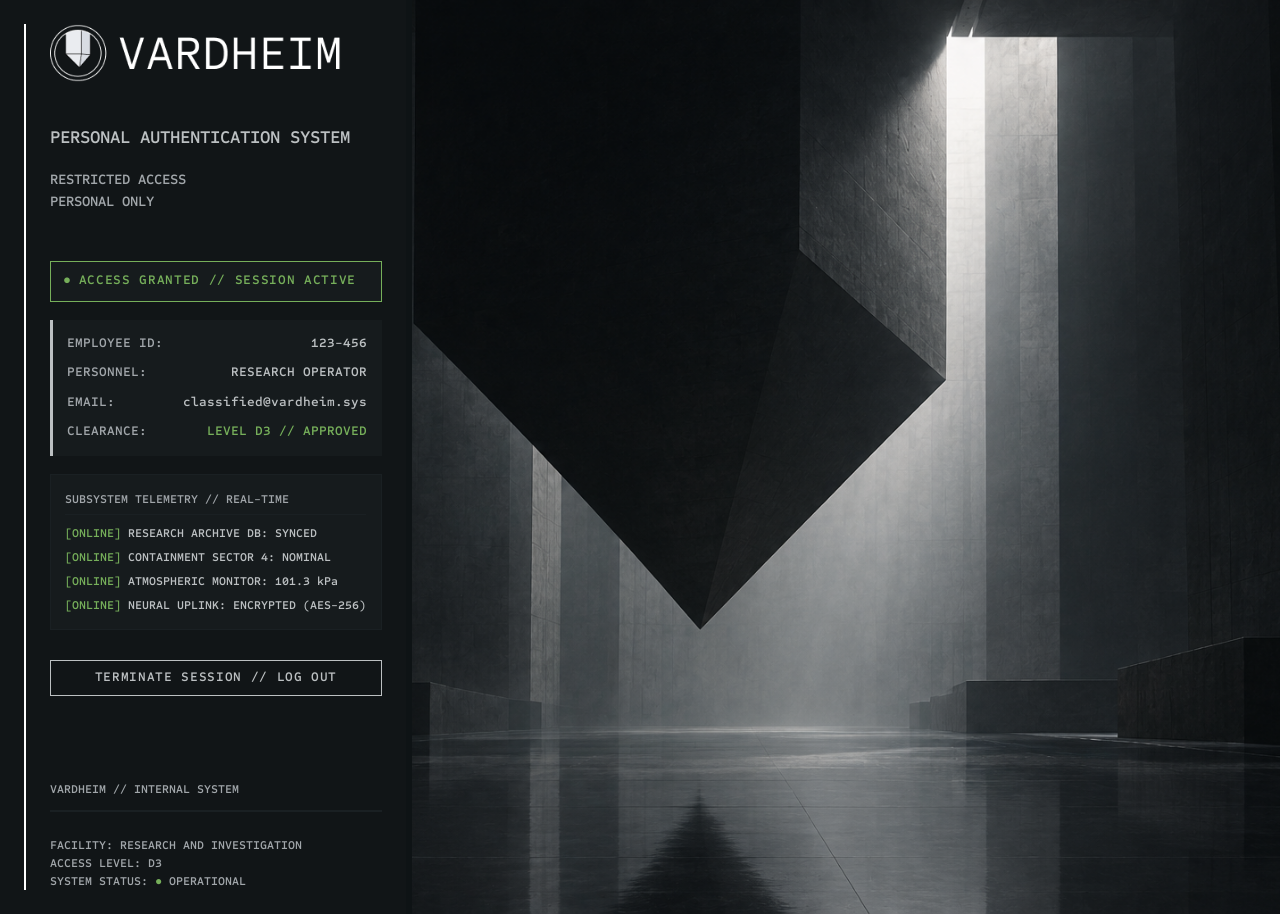
==== dashboard.html @ def74be1 "feat: implement user dashboard with session management and user data display - Create users-manageme" ====
<!DOCTYPE html>
<html lang="en">
  <head>
    <meta charset="UTF-8" />
    <meta name="viewport" content="width=device-width, initial-scale=1.0" />
    <link rel="stylesheet" href="./styles.css" />
    <link rel="icon" href="./assets/vardheim_isotipe.svg" />
    <title>Vardheim // System Terminal</title>
  </head>

  <body>
    <main class="login-wrap">
      <section class="login-frame" aria-label="System dashboard">
        <header class="info">
          <img
            class="vardheim-logo"
            src="./assets/vardheim_logo.png"
            alt="Vardheim logo"
          />
          <h1>PERSONAL AUTHENTICATION SYSTEM</h1>
          <p>
            RESTRICTED ACCESS
            <br />
            PERSONAL ONLY
          </p>
        </header>

        <div class="dashboard-panel">
          <div class="auth-badge">
            <span class="status">●</span>
            <span>ACCESS GRANTED // SESSION ACTIVE</span>
          </div>

          <div class="employee-card">
            <div class="card-row">
              <span class="card-label">EMPLOYEE ID:</span>
              <span class="card-value" id="disp-id">123-456</span>
            </div>
            <div class="card-row">
              <span class="card-label">PERSONNEL:</span>
              <span class="card-value" id="disp-name">RESEARCH OPERATOR</span>
            </div>
            <div class="card-row">
              <span class="card-label">EMAIL:</span>
              <span class="card-value" id="disp-email">classified@vardheim.sys</span>
            </div>
            <div class="card-row">
              <span class="card-label">CLEARANCE:</span>
              <span class="card-value" style="color: var(--green);">LEVEL D3 // APPROVED</span>
            </div>
          </div>

          <div class="terminal-box">
            <p class="terminal-header">SUBSYSTEM TELEMETRY // REAL-TIME</p>
            <p class="terminal-line"><span class="term-ok">[ONLINE]</span> RESEARCH ARCHIVE DB: SYNCED</p>
            <p class="terminal-line"><span class="term-ok">[ONLINE]</span> CONTAINMENT SECTOR 4: NOMINAL</p>
            <p class="terminal-line"><span class="term-ok">[ONLINE]</span> ATMOSPHERIC MONITOR: 101.3 kPa</p>
            <p class="terminal-line"><span class="term-ok">[ONLINE]</span> NEURAL UPLINK: ENCRYPTED (AES-256)</p>
          </div>

          <button type="button" class="btn-logout" id="logout-btn">
            TERMINATE SESSION // LOG OUT
          </button>
        </div>

        <footer class="frame-footer">
          <p class="foot-txt">VARDHEIM // INTERNAL SYSTEM</p>
          <p class="foot-txt">FACILITY: RESEARCH AND INVESTIGATION</p>
          <p class="foot-txt">ACCESS LEVEL: D3</p>
          <p class="foot-txt">SYSTEM STATUS: <span class="status">●</span> OPERATIONAL</p>
        </footer>
      </section>
    </main>
  </body>
</html>
---- styles.css ----
/* ============================================================
   1. RESET
   ============================================================ */

* {
  box-sizing: border-box;
}

*::before,
*::after {
  box-sizing: border-box;
}

html,
body,
main,
section,
header,
footer,
form,
fieldset,
img,
input,
button,
p,
h1 {
  margin: 0;
  padding: 0;
}

@media (prefers-reduced-motion: no-preference) {
  html {
    interpolate-size: allow-keywords;
  }
}

body {
  line-height: 1.5;
  -webkit-font-smoothing: antialiased;
}

input,
button,
textarea,
select {
  font: inherit;
  border: 0;
}

p,
h1,
h2,
h3,
h4,
h5,
h6 {
  overflow-wrap: break-word;
}

p {
  text-wrap: pretty;
}

h1,
h2,
h3,
h4,
h5,
h6 {
  text-wrap: balance;
}

fieldset {
  padding: 0;
  border: 0;
}

/* ============================================================
   2. TYPOGRAPHY + VARIABLES
   ============================================================ */

@font-face {
  font-family: "SometypeMono";
  src: url("./fonts/static/SometypeMono-SemiBold.ttf") format("truetype");
  font-style: normal;
}

:root {
  --dark: hsl(200, 15%, 8%);
  --dark2: hsl(200, 15%, 10%);
  --dark3: hsl(200, 15%, 12%);
  --main-txt: hsl(205, 5%, 75%);
  --second-txt: hsl(205, 5%, 65%);
  --border-soft: hsl(200, 20%, 7%);
  --green: hsl(100, 35%, 52%);
  --red: hsl(0, 65%, 45%);
  --font-main: "SometypeMono", sans-serif;
  font-size: 12px;
}

body {
  min-height: 100vh;
  display: flex;
  flex-direction: row;
  background-color: var(--dark);
  background-image: url("./assets/background.png");
  background-position: 0 60%;
  background-repeat: no-repeat;
  background-size: cover;
  color: var(--second-txt);
  font-family: var(--font-main);
}

/* ============================================================
   3. LAYOUT
   ============================================================ */

.login-wrap {
  display: flex;
  flex-direction: column;
  width: fit-content;
  padding: 2rem;
  border-right: 0.5rem solid var(--border-soft);
  background-color: var(--dark);
}

.login-frame {
  display: flex;
  flex-direction: column;
  justify-content: space-around;
  gap: 4rem;
  height: 100%;
  padding-left: 2rem;
  border-left: 0.2rem solid white;
}

.info {
  display: flex;
  flex-direction: column;
  gap: 1.5rem;
  width: fit-content;
}

.frame-footer p:nth-child(2) {
  margin-top: 1rem;
  padding-top: 2rem;
  border-top: 0.2rem solid var(--dark3);
}

.frame-footer p {
  font-size: 1rem;
}

.frame-footer {
  margin-top: 3rem;
}

/* ============================================================
   4. FORM
   ============================================================ */

form,
fieldset {
  display: flex;
  flex-direction: column;
}

label {
  color: var(--main-txt);
}

.login-form .form-row,
.recoverpass-form .form-row {
  display: flex;
  flex-direction: column;
  gap: 1.5rem;
}

.signup-form fieldset {
  gap: 1rem;
}

.form-field {
  display: flex;
  align-items: center;
  gap: 0.8rem;
  width: 100%;
  padding: 0.3rem 0.5rem;
  background-color: var(--dark2);
  border: 0.1rem solid var(--main-txt);
}

.field-icon {
  color: var(--main-txt);
  flex-shrink: 0;
}

input {
  width: 100%;
  height: auto;
  padding: 0;
  background-color: transparent;
  color: var(--main-txt);
  font-size: 1.1rem;
  font-family: sans-serif;
  caret-color: white;
}

input:focus {
  outline: none;
}


.form-field:has(input:user-invalid) {
  border: 0.1rem solid var(--red);

}

.form-field:has(input:user-invalid) svg {
    color: var(--red);
}

button[type="submit"],
.action-btn {
  margin-top: 2rem;
  padding: 0.5rem;
  background-color: var(--main-txt);
  cursor: pointer;
  font-size: 1.2rem;
}

button[type="submit"]:hover,
.action-btn:hover {
    filter: brightness(90%);
}

/* ============================================================
   5. TYPOGRAPHY
   ============================================================ */

.vardheim-logo {
  width: 25rem;
  height: auto;
  justify-self: center;
  margin-bottom: 2rem;
}

h1 {
  font-size: 1.5rem;
  color: var(--main-txt);
}

p {
  font-size: 1.2rem;
  color: var(--second-txt);
}

a {
  color: slateblue;
  text-decoration: none;
  cursor: pointer;
}

a:hover {
  filter: brightness(130%);
  text-decoration: underline;
}

.help-txt {
  font-size: 1rem;
}

.forgot-pass {
  margin-top: 0.5rem;
}

.status {
  color: var(--green);
}

.error-msg {
  color: var(--red);
  font-size: 1rem;
  margin-top: 0.35rem;
  width: 0;         
  min-width: 100%;   
  overflow-wrap: anywhere; 
}

.signup-success {
  display: flex;
  flex-direction: column;
  gap: 1.2rem;
  padding: 1.5rem 1rem;
  background-color: var(--dark2);
  border: 0.1rem solid var(--green);
  text-align: center;
}

.signup-success p {
  color: var(--green);
  font-size: 1.2rem;
  letter-spacing: 0.05em;
}

.signup-success strong {
  color: var(--green);
  font-weight: bold;
}

.signup-success .success-title {
  font-size: 1.3rem;
  font-weight: bold;
  border-bottom: 0.1rem solid var(--green);
  padding-bottom: 0.8rem;
}


/* ============================================================
   6. UTILITIES
   ============================================================ */

.bg-img {
  width: 100%;
  height: auto;
}

@media (min-width: 480px) {
  .signup-form .form-row {
    display: flex;
    flex-direction: row;
    gap: 1.5rem;
  }
}

@media (max-width: 480px) {
  body {
    background-image: none;
    background-color: var(--dark);
  }

  .login-wrap {
    border: none;
    width:100%;
  }

  .vardheim-logo {
    width: 100%;
    height: auto;
  }

  .signup-form .form-row {
    display: flex;
    flex-direction: column;
    gap: 0.5rem;
  }

  .signup-form fieldset {
    gap: 3rem;
  }

  .login-form  fieldset {
    gap: 1rem;
  }

  .recoverpass-form button[type="submit"] {
    margin-top: 3rem;
  }
}

/* ============================================================
   7. DASHBOARD / TERMINAL
   ============================================================ */

.dashboard-panel {
  display: flex;
  flex-direction: column;
  gap: 1.5rem;
  width: 100%;
  max-width: 32rem;
}

.auth-badge {
  display: flex;
  align-items: center;
  gap: 0.6rem;
  padding: 0.8rem 1rem;
  background-color: var(--dark2);
  border: 0.1rem solid var(--green);
  color: var(--green);
  font-size: 1.1rem;
  letter-spacing: 0.05em;
}

.employee-card {
  display: flex;
  flex-direction: column;
  gap: 0.8rem;
  padding: 1.2rem;
  background-color: var(--dark2);
  border-left: 0.3rem solid var(--main-txt);
}

.employee-card .card-row {
  display: flex;
  justify-content: space-between;
  gap: 1rem;
}

.employee-card .card-label {
  color: var(--second-txt);
  font-size: 1.1rem;
}

.employee-card .card-value {
  color: var(--main-txt);
  font-weight: bold;
  font-size: 1.1rem;
}

.terminal-box {
  display: flex;
  flex-direction: column;
  gap: 0.6rem;
  padding: 1.2rem;
  background-color: var(--dark2);
  border: 0.1rem solid var(--dark3);
  font-family: var(--font-main);
}

.terminal-header {
  color: var(--second-txt);
  font-size: 1rem;
  border-bottom: 0.1rem solid var(--dark3);
  padding-bottom: 0.5rem;
  margin-bottom: 0.3rem;
}

.terminal-line {
  color: var(--main-txt);
  font-size: 1rem;
  line-height: 1.4;
}

.terminal-line .term-ok {
  color: var(--green);
}

.btn-logout {
  width: 100%;
  margin-top: 1rem;
  padding: 0.6rem;
  background-color: transparent;
  color: var(--main-txt);
  border: 0.1rem solid var(--main-txt);
  cursor: pointer;
  font-size: 1.1rem;
  letter-spacing: 0.05em;
  transition: all 0.2s ease;
}

.btn-logout:hover {
  background-color: var(--red);
  border-color: var(--red);
  color: white;
}
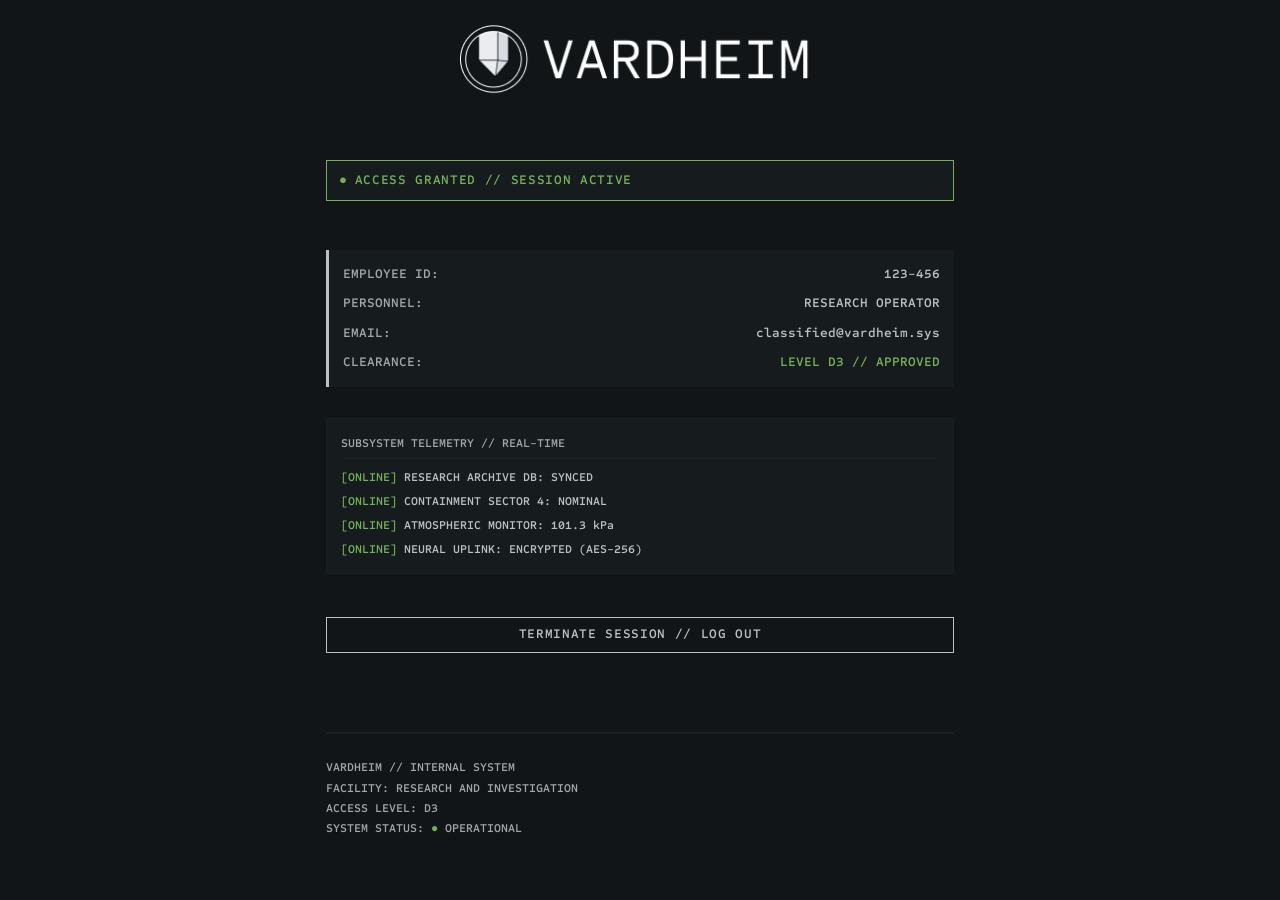
==== commit 08b0603f: "style(dashboard): simplify structure and enhance responsiveness" ====
--- a/dashboard.html
+++ b/dashboard.html
@@ -3,65 +3,68 @@
   <head>
     <meta charset="UTF-8" />
     <meta name="viewport" content="width=device-width, initial-scale=1.0" />
+
     <link rel="stylesheet" href="./styles.css" />
-    <link rel="icon" href="./assets/vardheim_isotipe.svg" />
+    <link rel="stylesheet" href="./styles/dashboard_styles.css" />
+
+    <link rel="icon" href="./assets/img/vardheim_isotipe.svg" />
+
     <title>Vardheim // System Terminal</title>
   </head>
 
   <body>
-    <main class="login-wrap">
-      <section class="login-frame" aria-label="System dashboard">
-        <header class="info">
+    <main>
+        <header>
           <img
             class="vardheim-logo"
-            src="./assets/vardheim_logo.png"
+            src="./assets/img/vardheim_logo.png"
             alt="Vardheim logo"
           />
-          <h1>PERSONAL AUTHENTICATION SYSTEM</h1>
-          <p>
-            RESTRICTED ACCESS
-            <br />
-            PERSONAL ONLY
-          </p>
         </header>
 
-        <div class="dashboard-panel">
-          <div class="auth-badge">
-            <span class="status">●</span>
-            <span>ACCESS GRANTED // SESSION ACTIVE</span>
+
+        <div class="auth-badge">
+          <span class="status">●</span>
+          <span>ACCESS GRANTED // SESSION ACTIVE</span>
+        </div>
+
+
+        <div class="employee-card">
+          <div class="card-row">
+            <span class="card-label">EMPLOYEE ID:</span>
+            <span class="card-value" id="disp-id">123-456</span>
           </div>
 
-          <div class="employee-card">
-            <div class="card-row">
-              <span class="card-label">EMPLOYEE ID:</span>
-              <span class="card-value" id="disp-id">123-456</span>
-            </div>
-            <div class="card-row">
-              <span class="card-label">PERSONNEL:</span>
-              <span class="card-value" id="disp-name">RESEARCH OPERATOR</span>
-            </div>
-            <div class="card-row">
-              <span class="card-label">EMAIL:</span>
-              <span class="card-value" id="disp-email">classified@vardheim.sys</span>
-            </div>
-            <div class="card-row">
-              <span class="card-label">CLEARANCE:</span>
-              <span class="card-value" style="color: var(--green);">LEVEL D3 // APPROVED</span>
-            </div>
+          <div class="card-row">
+            <span class="card-label">PERSONNEL:</span>
+            <span class="card-value" id="disp-name">RESEARCH OPERATOR</span>
           </div>
 
-          <div class="terminal-box">
-            <p class="terminal-header">SUBSYSTEM TELEMETRY // REAL-TIME</p>
-            <p class="terminal-line"><span class="term-ok">[ONLINE]</span> RESEARCH ARCHIVE DB: SYNCED</p>
-            <p class="terminal-line"><span class="term-ok">[ONLINE]</span> CONTAINMENT SECTOR 4: NOMINAL</p>
-            <p class="terminal-line"><span class="term-ok">[ONLINE]</span> ATMOSPHERIC MONITOR: 101.3 kPa</p>
-            <p class="terminal-line"><span class="term-ok">[ONLINE]</span> NEURAL UPLINK: ENCRYPTED (AES-256)</p>
+          <div class="card-row">
+            <span class="card-label">EMAIL:</span>
+            <span class="card-value" id="disp-email">classified@vardheim.sys</span>
           </div>
 
-          <button type="button" class="btn-logout" id="logout-btn">
-            TERMINATE SESSION // LOG OUT
-          </button>
+          <div class="card-row">
+            <span class="card-label">CLEARANCE:</span>
+            <span class="card-value" style="color: var(--green);">LEVEL D3 // APPROVED</span>
+          </div>
         </div>
+
+
+        <div class="terminal-box">
+          <p class="terminal-header">SUBSYSTEM TELEMETRY // REAL-TIME</p>
+          <p class="terminal-line"><span class="term-ok">[ONLINE]</span> RESEARCH ARCHIVE DB: SYNCED</p>
+          <p class="terminal-line"><span class="term-ok">[ONLINE]</span> CONTAINMENT SECTOR 4: NOMINAL</p>
+          <p class="terminal-line"><span class="term-ok">[ONLINE]</span> ATMOSPHERIC MONITOR: 101.3 kPa</p>
+          <p class="terminal-line"><span class="term-ok">[ONLINE]</span> NEURAL UPLINK: ENCRYPTED (AES-256)</p>
+        </div>
+
+
+        <button type="button" class="btn-logout" id="logout-btn">
+          TERMINATE SESSION // LOG OUT
+        </button>
+
 
         <footer class="frame-footer">
           <p class="foot-txt">VARDHEIM // INTERNAL SYSTEM</p>
@@ -69,7 +72,7 @@
           <p class="foot-txt">ACCESS LEVEL: D3</p>
           <p class="foot-txt">SYSTEM STATUS: <span class="status">●</span> OPERATIONAL</p>
         </footer>
-      </section>
+
     </main>
   </body>
 </html>
--- a/styles.css
+++ b/styles.css
@@ -1,3 +1,5 @@
+/* GENERAL STYLES FOR HTML FILES */
+
 /* ============================================================
    1. RESET
    ============================================================ */
@@ -81,7 +83,7 @@
 
 @font-face {
   font-family: "SometypeMono";
-  src: url("./fonts/static/SometypeMono-SemiBold.ttf") format("truetype");
+  src: url("./assets/fonts/SometypeMono-SemiBold.ttf") format("truetype");
   font-style: normal;
 }
 
@@ -103,7 +105,7 @@
   display: flex;
   flex-direction: row;
   background-color: var(--dark);
-  background-image: url("./assets/background.png");
+  background-image: url("./assets/img/background.png");
   background-position: 0 60%;
   background-repeat: no-repeat;
   background-size: cover;
@@ -156,86 +158,7 @@
 }
 
 /* ============================================================
-   4. FORM
-   ============================================================ */
-
-form,
-fieldset {
-  display: flex;
-  flex-direction: column;
-}
-
-label {
-  color: var(--main-txt);
-}
-
-.login-form .form-row,
-.recoverpass-form .form-row {
-  display: flex;
-  flex-direction: column;
-  gap: 1.5rem;
-}
-
-.signup-form fieldset {
-  gap: 1rem;
-}
-
-.form-field {
-  display: flex;
-  align-items: center;
-  gap: 0.8rem;
-  width: 100%;
-  padding: 0.3rem 0.5rem;
-  background-color: var(--dark2);
-  border: 0.1rem solid var(--main-txt);
-}
-
-.field-icon {
-  color: var(--main-txt);
-  flex-shrink: 0;
-}
-
-input {
-  width: 100%;
-  height: auto;
-  padding: 0;
-  background-color: transparent;
-  color: var(--main-txt);
-  font-size: 1.1rem;
-  font-family: sans-serif;
-  caret-color: white;
-}
-
-input:focus {
-  outline: none;
-}
-
-
-.form-field:has(input:user-invalid) {
-  border: 0.1rem solid var(--red);
-
-}
-
-.form-field:has(input:user-invalid) svg {
-    color: var(--red);
-}
-
-button[type="submit"],
-.action-btn {
-  margin-top: 2rem;
-  padding: 0.5rem;
-  background-color: var(--main-txt);
-  cursor: pointer;
-  font-size: 1.2rem;
-}
-
-button[type="submit"]:hover,
-.action-btn:hover {
-    filter: brightness(90%);
-}
-
-/* ============================================================
-   5. TYPOGRAPHY
+   4. TYPOGRAPHY
    ============================================================ */
 
 .vardheim-logo {
@@ -255,212 +178,6 @@
   color: var(--second-txt);
 }
 
-a {
-  color: slateblue;
-  text-decoration: none;
-  cursor: pointer;
-}
-
-a:hover {
-  filter: brightness(130%);
-  text-decoration: underline;
-}
-
-.help-txt {
-  font-size: 1rem;
-}
-
-.forgot-pass {
-  margin-top: 0.5rem;
-}
-
 .status {
   color: var(--green);
-}
-
-.error-msg {
-  color: var(--red);
-  font-size: 1rem;
-  margin-top: 0.35rem;
-  width: 0;         
-  min-width: 100%;   
-  overflow-wrap: anywhere; 
-}
-
-.signup-success {
-  display: flex;
-  flex-direction: column;
-  gap: 1.2rem;
-  padding: 1.5rem 1rem;
-  background-color: var(--dark2);
-  border: 0.1rem solid var(--green);
-  text-align: center;
-}
-
-.signup-success p {
-  color: var(--green);
-  font-size: 1.2rem;
-  letter-spacing: 0.05em;
-}
-
-.signup-success strong {
-  color: var(--green);
-  font-weight: bold;
-}
-
-.signup-success .success-title {
-  font-size: 1.3rem;
-  font-weight: bold;
-  border-bottom: 0.1rem solid var(--green);
-  padding-bottom: 0.8rem;
-}
-
-
-/* ============================================================
-   6. UTILITIES
-   ============================================================ */
-
-.bg-img {
-  width: 100%;
-  height: auto;
-}
-
-@media (min-width: 480px) {
-  .signup-form .form-row {
-    display: flex;
-    flex-direction: row;
-    gap: 1.5rem;
-  }
-}
-
-@media (max-width: 480px) {
-  body {
-    background-image: none;
-    background-color: var(--dark);
-  }
-
-  .login-wrap {
-    border: none;
-    width:100%;
-  }
-
-  .vardheim-logo {
-    width: 100%;
-    height: auto;
-  }
-
-  .signup-form .form-row {
-    display: flex;
-    flex-direction: column;
-    gap: 0.5rem;
-  }
-
-  .signup-form fieldset {
-    gap: 3rem;
-  }
-
-  .login-form  fieldset {
-    gap: 1rem;
-  }
-
-  .recoverpass-form button[type="submit"] {
-    margin-top: 3rem;
-  }
-}
-
-/* ============================================================
-   7. DASHBOARD / TERMINAL
-   ============================================================ */
-
-.dashboard-panel {
-  display: flex;
-  flex-direction: column;
-  gap: 1.5rem;
-  width: 100%;
-  max-width: 32rem;
-}
-
-.auth-badge {
-  display: flex;
-  align-items: center;
-  gap: 0.6rem;
-  padding: 0.8rem 1rem;
-  background-color: var(--dark2);
-  border: 0.1rem solid var(--green);
-  color: var(--green);
-  font-size: 1.1rem;
-  letter-spacing: 0.05em;
-}
-
-.employee-card {
-  display: flex;
-  flex-direction: column;
-  gap: 0.8rem;
-  padding: 1.2rem;
-  background-color: var(--dark2);
-  border-left: 0.3rem solid var(--main-txt);
-}
-
-.employee-card .card-row {
-  display: flex;
-  justify-content: space-between;
-  gap: 1rem;
-}
-
-.employee-card .card-label {
-  color: var(--second-txt);
-  font-size: 1.1rem;
-}
-
-.employee-card .card-value {
-  color: var(--main-txt);
-  font-weight: bold;
-  font-size: 1.1rem;
-}
-
-.terminal-box {
-  display: flex;
-  flex-direction: column;
-  gap: 0.6rem;
-  padding: 1.2rem;
-  background-color: var(--dark2);
-  border: 0.1rem solid var(--dark3);
-  font-family: var(--font-main);
-}
-
-.terminal-header {
-  color: var(--second-txt);
-  font-size: 1rem;
-  border-bottom: 0.1rem solid var(--dark3);
-  padding-bottom: 0.5rem;
-  margin-bottom: 0.3rem;
-}
-
-.terminal-line {
-  color: var(--main-txt);
-  font-size: 1rem;
-  line-height: 1.4;
-}
-
-.terminal-line .term-ok {
-  color: var(--green);
-}
-
-.btn-logout {
-  width: 100%;
-  margin-top: 1rem;
-  padding: 0.6rem;
-  background-color: transparent;
-  color: var(--main-txt);
-  border: 0.1rem solid var(--main-txt);
-  cursor: pointer;
-  font-size: 1.1rem;
-  letter-spacing: 0.05em;
-  transition: all 0.2s ease;
-}
-
-.btn-logout:hover {
-  background-color: var(--red);
-  border-color: var(--red);
-  color: white;
 }
--- a/styles/dashboard_styles.css
+++ b/styles/dashboard_styles.css
@@ -0,0 +1,179 @@
+/* STYLES FOR THE DASHBOARD.HTML FILE */
+
+/* ============================================================
+   DASHBOARD STYLES — TERMINAL
+   ============================================================ */
+
+body {
+  background-color: var(--dark);
+  background-image: none;
+
+  padding: 1rem;
+  display: flex;
+  flex-direction: column;
+  align-items: center;
+  gap: 1.5rem;
+}
+
+main {
+  min-width: 80%;
+  display: flex;
+  flex-direction: column;
+  gap: 2.6rem;
+  padding: 0 15%;
+}
+
+header {
+  align-self: center;
+  padding: 1rem;
+}
+
+.vardheim-logo {
+  margin: 0 !important;
+  width: 30rem !important;
+}
+
+.auth-badge {
+  display: flex;
+  align-items: center;
+  gap: 0.6rem;
+  padding: 0.8rem 1rem;
+  background-color: var(--dark2);
+  border: 0.1rem solid var(--green);
+  color: var(--green);
+  font-size: 1.1rem;
+  letter-spacing: 0.05em;
+  margin: 1.5rem 0 1.5rem 0;
+}
+
+.employee-card {
+  display: flex;
+  flex-direction: column;
+  gap: 0.8rem;
+  padding: 1.2rem;
+  background-color: var(--dark2);
+  border-left: 0.3rem solid var(--main-txt);
+}
+
+.employee-card .card-row {
+  display: flex;
+  justify-content: space-between;
+}
+
+.employee-card .card-label {
+  color: var(--second-txt);
+  font-size: 1.1rem;
+}
+
+.employee-card .card-value {
+  color: var(--main-txt);
+  font-weight: bold;
+  font-size: 1.1rem;
+}
+
+.terminal-box {
+  display: flex;
+  flex-direction: column;
+  gap: 0.6rem;
+  padding: 1.2rem;
+  background-color: var(--dark2);
+  border: 0.1rem solid var(--dark3);
+  font-family: var(--font-main);
+}
+
+.terminal-header {
+  color: var(--second-txt);
+  font-size: 1rem;
+  border-bottom: 0.1rem solid var(--dark3);
+  padding-bottom: 0.5rem;
+  margin-bottom: 0.3rem;
+}
+
+.terminal-line {
+  color: var(--main-txt);
+  font-size: 1rem;
+  line-height: 1.4;
+}
+
+.terminal-line .term-ok {
+  color: var(--green);
+}
+
+.btn-logout {
+  width: 100%;
+  margin-top: 1rem;
+  padding: 0.6rem;
+  background-color: transparent;
+  color: var(--main-txt);
+  border: 0.1rem solid var(--main-txt);
+  cursor: pointer;
+  font-size: 1.1rem;
+  letter-spacing: 0.05em;
+  transition: all 0.2s ease;
+}
+
+.btn-logout:hover {
+  background-color: var(--red);
+  border-color: var(--red);
+  color: white;
+}
+
+.frame-footer {
+  display: flex;
+  flex-direction: column;
+  gap: 0.2rem;
+}
+
+.frame-footer p:nth-child(1) {
+    margin-top: 1rem;
+    padding-top: 2rem;
+    border-top: 0.2rem solid var(--dark3);
+}
+
+.frame-footer p:nth-child(2) {
+    margin-top: 0;
+    padding-top: 0;
+    border-top: 0;
+}
+
+@media (max-width: 480px) {
+  body {
+    padding: 1.5rem;
+  }
+
+  main {
+    width: 100%;
+    min-width: 0;
+    gap: 1.5rem;
+  }
+
+  header {
+    width: 100%;
+    padding: 0.5rem;
+  }
+
+  .vardheim-logo {
+    width: 100% !important;
+    height: auto;
+  }
+
+  main > * {
+    min-width: 0;
+    max-width: 100%;
+  }
+  
+  .card-row {
+    display: flex; 
+    flex-direction: column;
+    gap: 0;
+  }
+
+  .employee-card .card-value,
+  .terminal-line {
+    overflow-wrap: anywhere;
+  }
+
+  .btn-logout {
+    font-size: 1rem;
+  }
+}
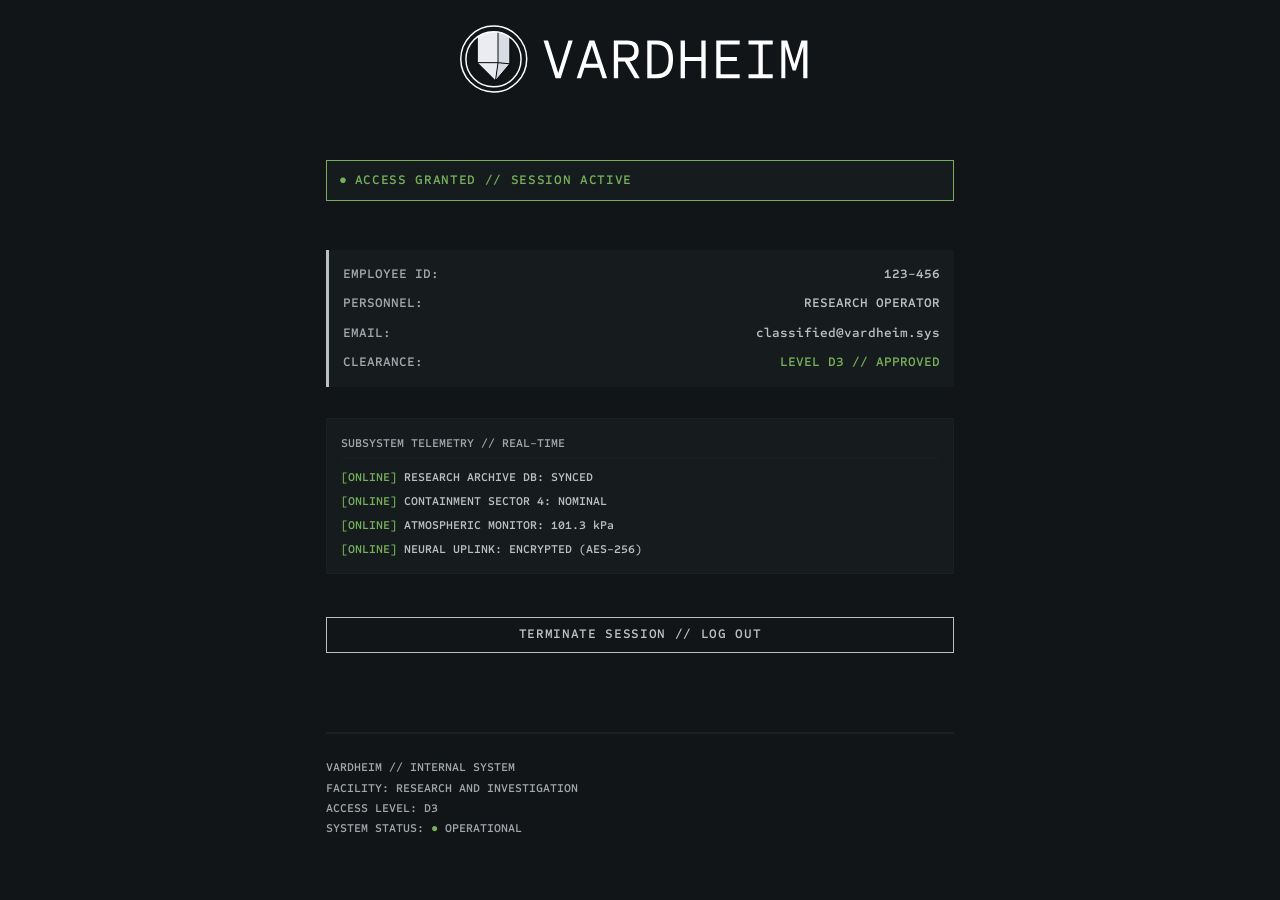
==== commit 2f2644b9: "refactor(logo): replace PNG logo with SVG format" ====
--- a/dashboard.html
+++ b/dashboard.html
@@ -17,7 +17,7 @@
         <header>
           <img
             class="vardheim-logo"
-            src="./assets/img/vardheim_logo.png"
+            src="./assets/img/vardheim_logo.svg"
             alt="Vardheim logo"
           />
         </header>
--- a/styles/dashboard_styles.css
+++ b/styles/dashboard_styles.css
@@ -137,9 +137,6 @@
 }
 
 @media (max-width: 480px) {
-  body {
-    padding: 1.5rem;
-  }
 
   main {
     width: 100%;
